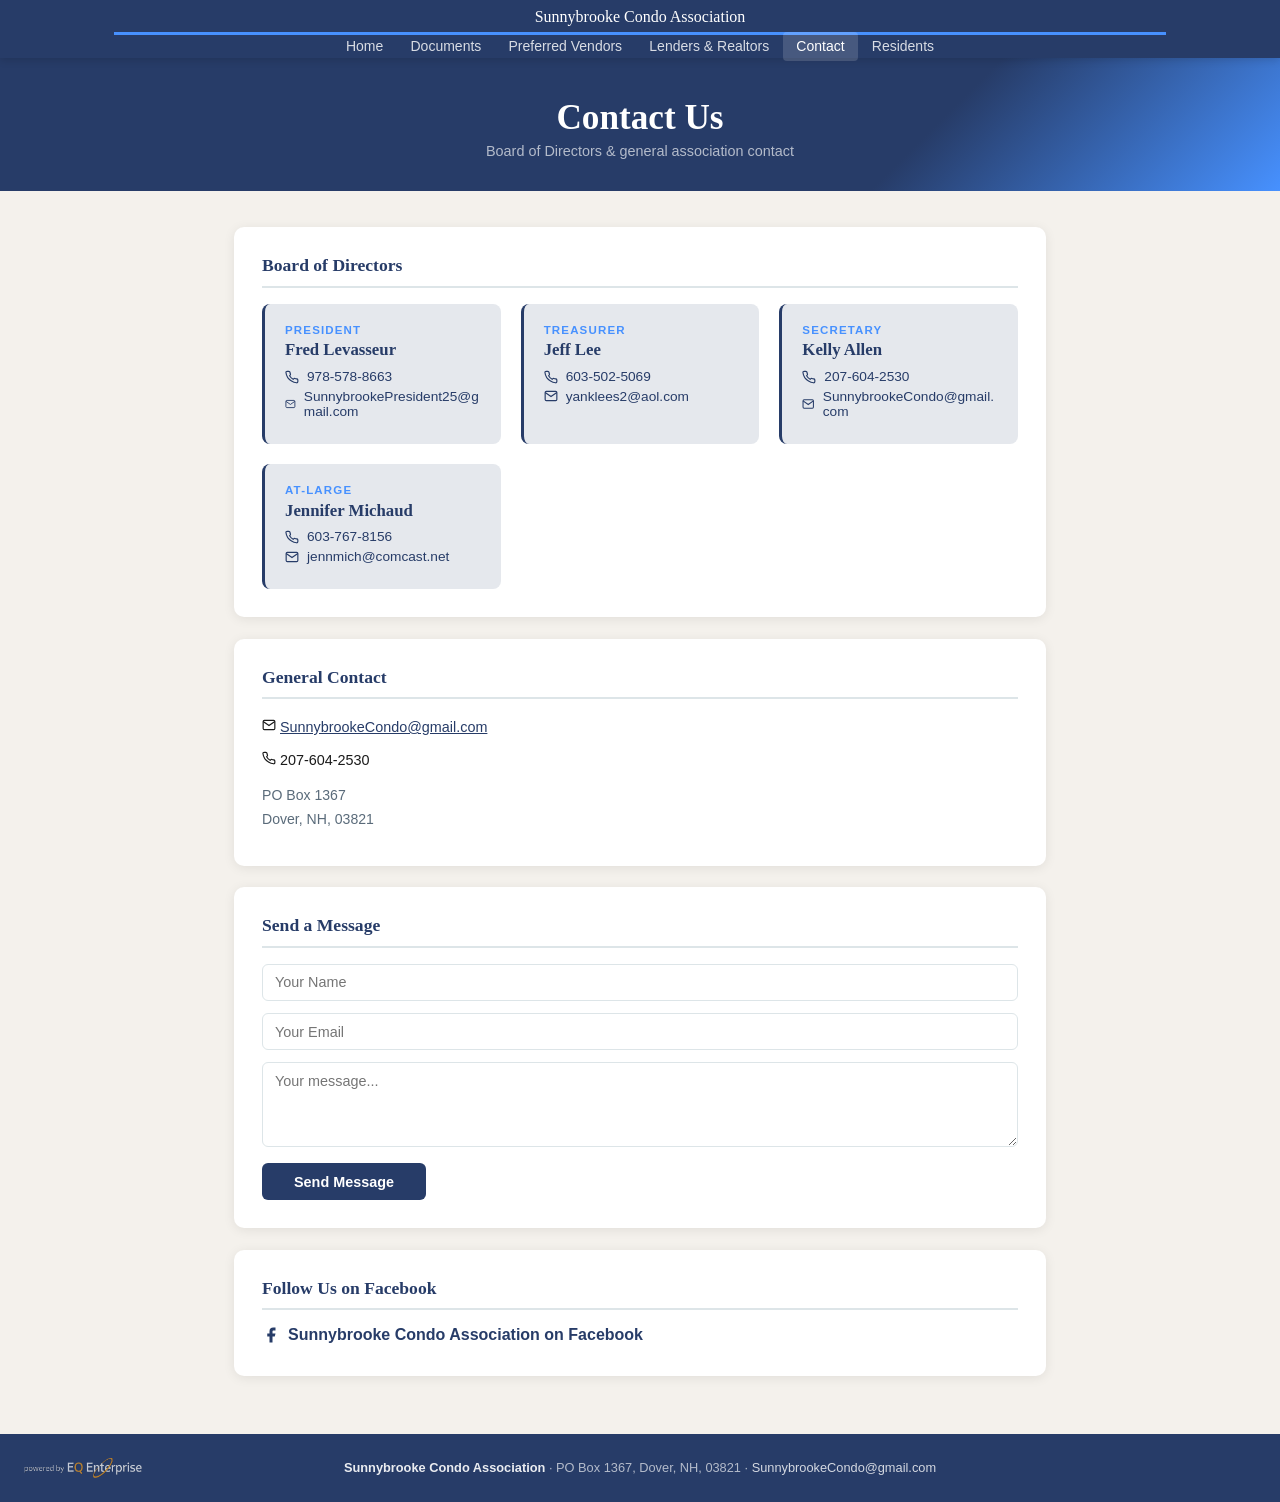
==== contact.html @ f3110ce9 "Add files via upload" ====
<!DOCTYPE html>
<html lang="en">
<head>
<meta charset="UTF-8"/>
<meta name="viewport" content="width=device-width,initial-scale=1.0"/>
<title>Contact - Sunnybrooke Condo Association</title>
<link rel="stylesheet" href="style.css"/>
<link rel="manifest" href="manifest.json"/>
<link rel="icon" href="icon-192.png" type="image/png"/>
<link rel="apple-touch-icon" href="apple-touch-icon.png"/>
<meta name="mobile-web-app-capable" content="yes"/>
<meta name="apple-mobile-web-app-capable" content="yes"/>
<meta name="apple-mobile-web-app-status-bar-style" content="black-translucent"/>
<meta name="apple-mobile-web-app-title" content="Sunnybrooke Condo Association"/>
</head>
<body>


<script>
  function toggleMenu(){var nl=document.getElementById("nav-links");if(nl)nl.classList.toggle("open");}
  var deferredInstallPrompt=null;
  window.addEventListener("beforeinstallprompt",function(e){e.preventDefault();deferredInstallPrompt=e;});
  function installApp(){
    var isIOS=/iphone|ipad|ipod/i.test(navigator.userAgent);
    if(isIOS){
      alert("To install: tap the Share icon, then \"Add to Home Screen\".");
      return;
    }
    if(deferredInstallPrompt){
      deferredInstallPrompt.prompt();
      deferredInstallPrompt.userChoice.then(function(){deferredInstallPrompt=null;});
    } else {
      alert("To install: open your browser menu and choose \"Install app\" or \"Add to Home Screen\".");
    }
  }
</script>
<nav>
  <div class="nav-inner">
    <div class="nav-brand-row">
      <a class="nav-brand" href="index.html">Sunnybrooke Condo Association</a>
      <button class="hamburger" onclick="toggleMenu()" aria-label="Menu"><span></span><span></span><span></span></button>
    </div>
    <ul class="nav-links" id="nav-links">
      <li class="nav-install-item"><a href="#" onclick="installApp();return false;">Install The SCA App!</a></li>
      <li><a href="index.html">Home</a></li>
      <li><a href="documents.html">Documents</a></li>
      <li><a href="vendors.html">Preferred Vendors</a></li>
      <li><a href="lenders.html">Lenders &amp; Realtors</a></li>
      <li><a href="contact.html" class="active">Contact</a></li>
      <li><a href="residents.html">Residents</a></li>
    </ul>
  </div>
</nav>
<main>
<div class="page-header"><h1>Contact Us</h1><p>Board of Directors &amp; general association contact</p></div>
<div class="container" style="max-width:860px;">
<div class="info-block"><h2>Board of Directors</h2><div style="display:grid;grid-template-columns:repeat(auto-fit,minmax(230px,1fr));gap:1.25rem;margin-top:0.5rem;"><div class="board-card"><div class="board-role">President</div><div class="board-name">Fred Levasseur</div><a href="tel:9785788663" class="board-contact"><svg width="14" height="14" fill="none" stroke="currentColor" stroke-width="2" viewBox="0 0 24 24"><path d="M22 16.92v3a2 2 0 0 1-2.18 2 19.79 19.79 0 0 1-8.63-3.07A19.5 19.5 0 0 1 4.69 13a19.79 19.79 0 0 1-3.07-8.67A2 2 0 0 1 3.6 2.24h3a2 2 0 0 1 2 1.72c.127.96.361 1.903.7 2.81a2 2 0 0 1-.45 2.11L7.91 9.91a16 16 0 0 0 6.09 6.09l.91-.91a2 2 0 0 1 2.11-.45c.907.339 1.85.573 2.81.7A2 2 0 0 1 22 16.92z"/></svg> 978-578-8663</a><a href="mailto:SunnybrookePresident25@gmail.com" class="board-contact"><svg width="14" height="14" fill="none" stroke="currentColor" stroke-width="2" viewBox="0 0 24 24"><path d="M4 4h16c1.1 0 2 .9 2 2v12c0 1.1-.9 2-2 2H4c-1.1 0-2-.9-2-2V6c0-1.1.9-2 2-2z"/><polyline points="22,6 12,13 2,6"/></svg> SunnybrookePresident25@gmail.com</a></div><div class="board-card"><div class="board-role">Treasurer</div><div class="board-name">Jeff Lee</div><a href="tel:6035025069" class="board-contact"><svg width="14" height="14" fill="none" stroke="currentColor" stroke-width="2" viewBox="0 0 24 24"><path d="M22 16.92v3a2 2 0 0 1-2.18 2 19.79 19.79 0 0 1-8.63-3.07A19.5 19.5 0 0 1 4.69 13a19.79 19.79 0 0 1-3.07-8.67A2 2 0 0 1 3.6 2.24h3a2 2 0 0 1 2 1.72c.127.96.361 1.903.7 2.81a2 2 0 0 1-.45 2.11L7.91 9.91a16 16 0 0 0 6.09 6.09l.91-.91a2 2 0 0 1 2.11-.45c.907.339 1.85.573 2.81.7A2 2 0 0 1 22 16.92z"/></svg> 603-502-5069</a><a href="mailto:yanklees2@aol.com" class="board-contact"><svg width="14" height="14" fill="none" stroke="currentColor" stroke-width="2" viewBox="0 0 24 24"><path d="M4 4h16c1.1 0 2 .9 2 2v12c0 1.1-.9 2-2 2H4c-1.1 0-2-.9-2-2V6c0-1.1.9-2 2-2z"/><polyline points="22,6 12,13 2,6"/></svg> yanklees2@aol.com</a></div><div class="board-card"><div class="board-role">Secretary</div><div class="board-name">Kelly Allen</div><a href="tel:2076042530" class="board-contact"><svg width="14" height="14" fill="none" stroke="currentColor" stroke-width="2" viewBox="0 0 24 24"><path d="M22 16.92v3a2 2 0 0 1-2.18 2 19.79 19.79 0 0 1-8.63-3.07A19.5 19.5 0 0 1 4.69 13a19.79 19.79 0 0 1-3.07-8.67A2 2 0 0 1 3.6 2.24h3a2 2 0 0 1 2 1.72c.127.96.361 1.903.7 2.81a2 2 0 0 1-.45 2.11L7.91 9.91a16 16 0 0 0 6.09 6.09l.91-.91a2 2 0 0 1 2.11-.45c.907.339 1.85.573 2.81.7A2 2 0 0 1 22 16.92z"/></svg> 207-604-2530</a><a href="mailto:SunnybrookeCondo@gmail.com" class="board-contact"><svg width="14" height="14" fill="none" stroke="currentColor" stroke-width="2" viewBox="0 0 24 24"><path d="M4 4h16c1.1 0 2 .9 2 2v12c0 1.1-.9 2-2 2H4c-1.1 0-2-.9-2-2V6c0-1.1.9-2 2-2z"/><polyline points="22,6 12,13 2,6"/></svg> SunnybrookeCondo@gmail.com</a></div><div class="board-card"><div class="board-role">At-Large</div><div class="board-name">Jennifer Michaud</div><a href="tel:6037678156" class="board-contact"><svg width="14" height="14" fill="none" stroke="currentColor" stroke-width="2" viewBox="0 0 24 24"><path d="M22 16.92v3a2 2 0 0 1-2.18 2 19.79 19.79 0 0 1-8.63-3.07A19.5 19.5 0 0 1 4.69 13a19.79 19.79 0 0 1-3.07-8.67A2 2 0 0 1 3.6 2.24h3a2 2 0 0 1 2 1.72c.127.96.361 1.903.7 2.81a2 2 0 0 1-.45 2.11L7.91 9.91a16 16 0 0 0 6.09 6.09l.91-.91a2 2 0 0 1 2.11-.45c.907.339 1.85.573 2.81.7A2 2 0 0 1 22 16.92z"/></svg> 603-767-8156</a><a href="mailto:jennmich@comcast.net" class="board-contact"><svg width="14" height="14" fill="none" stroke="currentColor" stroke-width="2" viewBox="0 0 24 24"><path d="M4 4h16c1.1 0 2 .9 2 2v12c0 1.1-.9 2-2 2H4c-1.1 0-2-.9-2-2V6c0-1.1.9-2 2-2z"/><polyline points="22,6 12,13 2,6"/></svg> jennmich@comcast.net</a></div></div></div>
<div class="info-block"><h2>General Contact</h2><p><svg width="14" height="14" fill="none" stroke="currentColor" stroke-width="2" viewBox="0 0 24 24"><path d="M4 4h16c1.1 0 2 .9 2 2v12c0 1.1-.9 2-2 2H4c-1.1 0-2-.9-2-2V6c0-1.1.9-2 2-2z"/><polyline points="22,6 12,13 2,6"/></svg> <a href="mailto:SunnybrookeCondo@gmail.com">SunnybrookeCondo@gmail.com</a></p><p style="margin-top:0.5rem;"><svg width="14" height="14" fill="none" stroke="currentColor" stroke-width="2" viewBox="0 0 24 24"><path d="M22 16.92v3a2 2 0 0 1-2.18 2 19.79 19.79 0 0 1-8.63-3.07A19.5 19.5 0 0 1 4.69 13a19.79 19.79 0 0 1-3.07-8.67A2 2 0 0 1 3.6 2.24h3a2 2 0 0 1 2 1.72c.127.96.361 1.903.7 2.81a2 2 0 0 1-.45 2.11L7.91 9.91a16 16 0 0 0 6.09 6.09l.91-.91a2 2 0 0 1 2.11-.45c.907.339 1.85.573 2.81.7A2 2 0 0 1 22 16.92z"/></svg> 207-604-2530</p><p style="margin-top:0.75rem;color:var(--text-muted);font-size:0.88rem;">PO Box 1367<br>Dover, NH, 03821</p></div>
<div class="info-block"><h2>Send a Message</h2><form action="https://formspree.io/f/mykolgvd" method="POST"><input type="text" name="name" placeholder="Your Name" required style="width:100%;padding:0.6rem 0.75rem;border:1px solid var(--border);border-radius:6px;font-size:0.9rem;font-family:inherit;margin-bottom:0.75rem;"/><input type="email" name="email" placeholder="Your Email" required style="width:100%;padding:0.6rem 0.75rem;border:1px solid var(--border);border-radius:6px;font-size:0.9rem;font-family:inherit;margin-bottom:0.75rem;"/><textarea name="message" rows="4" placeholder="Your message..." required style="width:100%;padding:0.6rem 0.75rem;border:1px solid var(--border);border-radius:6px;font-size:0.9rem;font-family:inherit;margin-bottom:0.75rem;resize:vertical;"></textarea><button type="submit" style="background:var(--primary);color:#fff;border:none;border-radius:6px;padding:0.65rem 2rem;font-size:0.9rem;font-weight:600;cursor:pointer;">Send Message</button></form></div>
<div class="info-block"><h2>Follow Us on Facebook</h2><a href="https://www.facebook.com/groups/1813354662963180/" target="_blank" rel="noopener" style="display:inline-flex;align-items:center;gap:0.5rem;color:var(--primary);font-weight:600;text-decoration:none;"><svg width="18" height="18" fill="currentColor" viewBox="0 0 24 24"><path d="M18 2h-3a5 5 0 0 0-5 5v3H7v4h3v8h4v-8h3l1-4h-4V7a1 1 0 0 1 1-1h3z"/></svg>Sunnybrooke Condo Association on Facebook</a></div>
</div></main>
<footer>
  <div class="footer-inner">
    <div class="footer-brand-wrap"><span class="footer-brand"><a href="https://www.facebook.com/profile.php?id=61590887171758" target="_blank" rel="noopener" style="display:inline-block;line-height:0;"><img src="brandlogo.png" alt="logo" style="height:20px;width:auto;vertical-align:middle;opacity:0.75;"/></a></span></div>
    <p><strong>Sunnybrooke Condo Association</strong> &middot; PO Box 1367, Dover, NH, 03821 &middot; <a href="mailto:SunnybrookeCondo@gmail.com">SunnybrookeCondo@gmail.com</a></p>
    <div class="footer-brand-spacer"></div>
  </div>
</footer>
</body>
</html>
---- style.css ----
:root {
  --primary:      #273c68;
  --primary-mid:  #273c68;
  --primary-light:#e5e8ed;
  --forest:       #273c68;
  --forest-mid:   #273c68;
  --forest-light: #e5e8ed;
  --accent:       #4791ff;
  --stone:        #f4f1ec;
  --card-bg:      #ffffff;
  --text:         #1a1a1a;
  --text-muted:   #5a6b7a;
  --border:       #dde5e8;
  --shadow:       0 2px 12px rgba(0,0,0,0.08);
  --shadow-hover: 0 6px 24px rgba(0,0,0,0.14);
  --radius:       10px;
}
*,*::before,*::after{box-sizing:border-box;margin:0;padding:0}
html{scroll-behavior:smooth}
body{font-family:-apple-system,"Helvetica Neue",Arial,sans-serif;background:var(--stone);color:var(--text);min-height:100vh;display:flex;flex-direction:column}
nav{background:#273c68;position:sticky;top:0;z-index:100;box-shadow:0 2px 8px rgba(0,0,0,0.15)}
.nav-inner{max-width:1100px;margin:0 auto;padding:0 1.5rem}
.nav-brand-row{display:flex;align-items:center;justify-content:space-between;padding:0.5rem 0 0.4rem;border-bottom:3px solid var(--accent)}
body.no-stripe .nav-brand-row{border-bottom:none!important}
.nav-brand{font-family:Georgia,serif;font-size:1rem;color:#fff;text-decoration:none;text-align:center;flex:1}
.nav-links{display:flex;justify-content:center;gap:0;list-style:none;padding:0.15rem 0}
.nav-install-item{display:none}
.nav-links a{color:rgba(255,255,255,0.82);text-decoration:none;font-size:0.875rem;padding:0.4rem 0.85rem;border-radius:4px;transition:color 0.2s,background 0.2s}
.nav-links a.active{color:#fff;background:rgba(255,255,255,0.15)}
@media(hover:hover){.nav-links a:hover{color:#fff;background:rgba(255,255,255,0.15)}}
.hamburger{display:none;flex-direction:column;gap:5px;cursor:pointer;background:none;border:none;padding:11px;flex-shrink:0}
.hamburger span{display:block;width:24px;height:2px;background:#fff;border-radius:2px}
.hero{background:#273c68;position:relative;overflow:hidden}
.hero-img{width:100%;height:340px;object-fit:cover;object-position:center center;display:block;opacity:0.7}
.hero-img-placeholder{width:100%;height:340px;background:#273c68;display:block}
.hero-overlay{position:absolute;inset:0;background:linear-gradient(to bottom,rgba(0,0,0,0.15) 0%,rgba(0,0,0,0.25) 100%);display:flex;flex-direction:column;align-items:center;justify-content:center;text-align:center;padding:2rem}
.hero-badge{display:inline-block;background:rgba(255,255,255,0.15);border:1px solid rgba(255,255,255,0.35);color:rgba(255,255,255,0.9);font-size:0.72rem;font-weight:500;letter-spacing:0.14em;text-transform:uppercase;padding:0.3rem 0.9rem;border-radius:100px;margin-bottom:0.9rem}
.hero h1{font-family:Georgia,serif;font-size:clamp(1.9rem,5vw,3rem);color:#fff;line-height:1.15;margin-bottom:0.75rem;text-shadow:0 2px 8px rgba(0,0,0,0.4)}
.hero-sub{color:rgba(255,255,255,0.85);font-size:0.95rem;max-width:480px;line-height:1.6;text-shadow:0 1px 4px rgba(0,0,0,0.3)}
.info-strip{background:#fff;border-bottom:2px solid var(--border);padding:0.85rem 1.5rem}
.info-strip-inner{max-width:1100px;margin:0 auto;display:flex;gap:2rem;justify-content:center;flex-wrap:wrap}
.info-item{display:flex;align-items:center;gap:0.5rem;color:var(--primary);font-size:0.85rem;font-weight:500}
main{flex:1}
.container{max-width:1100px;margin:0 auto;padding:2.25rem 1.5rem}
.page-header{background:linear-gradient(135deg, #273c68 71%, #4791ff 100%);padding:2.5rem 1.5rem 2rem;text-align:center}
.page-header h1{font-family:Georgia,serif;color:#fff;font-size:clamp(1.6rem,4vw,2.2rem);margin-bottom:0.3rem}
.page-header p{color:rgba(255,255,255,0.65);font-size:0.9rem}
.quick-links{display:grid;grid-template-columns:repeat(auto-fit,minmax(220px,1fr));gap:1.25rem}
.quick-link{background:var(--card-bg);border-radius:var(--radius);box-shadow:var(--shadow);padding:1.5rem 1.35rem;text-decoration:none;color:var(--text);display:flex;flex-direction:column;gap:0.6rem;border-top:3px solid var(--primary);transition:box-shadow 0.2s,transform 0.2s}
.quick-link:hover{box-shadow:var(--shadow-hover);transform:translateY(-2px)}
.quick-link-icon{width:40px;height:40px;background:var(--forest-light);border-radius:8px;display:flex;align-items:center;justify-content:center;color:var(--primary)}
.quick-link h3{font-size:0.975rem;font-weight:600;color:var(--primary)}
.quick-link p{font-size:0.825rem;color:var(--text-muted);line-height:1.55}
.info-block{background:var(--card-bg);border-radius:var(--radius);box-shadow:var(--shadow);padding:1.75rem;margin-bottom:1.35rem}
.info-block h2{font-family:Georgia,serif;color:var(--primary);font-size:1.1rem;margin-bottom:1rem;padding-bottom:0.6rem;border-bottom:2px solid var(--border)}
.info-block p,.info-block li{font-size:0.9rem;line-height:1.7;color:var(--text);margin-bottom:0.35rem}
.info-block ul{padding-left:1.25rem}
.info-block a{color:var(--primary)}
.highlight-box{background:var(--forest-light);border-left:3px solid var(--primary);border-radius:0 6px 6px 0;padding:0.85rem 1.1rem;margin:0.75rem 0;font-size:0.875rem;line-height:1.6}
.notice{background:var(--forest-light);border:1px solid var(--border);border-radius:8px;padding:0.85rem 1.1rem;font-size:0.865rem;color:var(--text);margin-bottom:1.5rem;display:flex;gap:0.7rem;align-items:flex-start;line-height:1.5}
.notice svg{color:var(--primary);flex-shrink:0;margin-top:1px}
.board-card{background:var(--forest-light);border-radius:8px;padding:1.25rem;border-left:3px solid var(--primary)}
.board-role{font-size:0.72rem;font-weight:600;letter-spacing:0.1em;text-transform:uppercase;color:var(--accent);margin-bottom:0.3rem}
.board-name{font-family:Georgia,serif;font-size:1.05rem;color:var(--primary);font-weight:600;margin-bottom:0.55rem}
.board-contact{display:flex;align-items:center;gap:0.5rem;font-size:0.855rem;color:var(--text);text-decoration:none;margin-bottom:0.3rem;word-break:break-all}
.doc-table{width:100%;border-collapse:collapse;font-size:0.9rem}
.doc-table th{background:var(--forest-light);color:var(--primary);font-weight:600;text-align:left;padding:0.65rem 1rem;border-bottom:2px solid var(--border)}
.doc-table td{padding:0.6rem 1rem;border-bottom:1px solid var(--border)}
.doc-table tr:last-child td{border-bottom:none}
.doc-table a{color:var(--primary);font-weight:500}
.vendor-grid{display:grid;grid-template-columns:repeat(auto-fill,minmax(280px,1fr));gap:1.2rem}
.vendor-card{background:var(--card-bg);border-radius:10px;box-shadow:var(--shadow);padding:1.4rem;border-left:4px solid var(--primary);overflow:hidden;min-width:0}
.vendor-name{font-family:Georgia,serif;font-size:1rem;color:var(--primary);margin-bottom:0.2rem;font-weight:600}
.vendor-cat{font-size:0.72rem;font-weight:700;text-transform:uppercase;letter-spacing:0.08em;color:var(--accent);margin-bottom:0.75rem}
.vendor-contacts{display:flex;flex-direction:column;gap:0.3rem;min-width:0}
.vendor-contact{display:flex;align-items:flex-start;gap:0.5rem;font-size:0.855rem;color:var(--text);text-decoration:none;transition:color 0.15s;word-break:break-word;overflow-wrap:anywhere;min-width:0}
.vendor-contact:hover{color:var(--primary)}
.vendor-contact svg{color:var(--accent);flex-shrink:0;margin-top:0.15em}
.res-accordion{display:flex;flex-direction:column;gap:1rem}
.res-acc-card{background:#fff;border-radius:10px;box-shadow:var(--shadow);overflow:hidden;border-left:4px solid var(--primary)}
.update-row-grid{display:grid;grid-template-columns:2fr 1fr 2fr 2fr auto;gap:0.5rem;margin-bottom:0.5rem;align-items:center}
.res-acc-header{display:flex;align-items:center;justify-content:space-between;padding:1.1rem 1.4rem;cursor:pointer;user-select:none;background:#fff;transition:background 0.15s;gap:1rem}
.res-acc-header:hover{background:var(--forest-light)}
.res-acc-header-left{display:flex;align-items:center;gap:0.75rem}
.res-acc-icon{width:36px;height:36px;background:var(--forest-light);border-radius:8px;display:flex;align-items:center;justify-content:center;color:var(--primary);flex-shrink:0}
.res-acc-title{font-family:Georgia,serif;font-size:1rem;color:var(--primary);font-weight:600}
.res-acc-count{font-size:0.75rem;color:var(--text-muted)}
.res-acc-chevron{color:var(--accent);flex-shrink:0;transition:transform 0.25s}
.res-acc-card.open .res-acc-chevron{transform:rotate(180deg)}
.res-acc-body{display:none;border-top:1px solid var(--border);padding:1.25rem 1.4rem}
.res-acc-card.open .res-acc-body{display:block}
.dir-grid{display:grid;grid-template-columns:repeat(auto-fill,minmax(260px,1fr));gap:1rem}
.dir-card{background:var(--stone);border-radius:8px;padding:1.1rem 1.2rem;border-left:3px solid var(--primary)}
.dir-name{font-family:Georgia,serif;font-size:0.975rem;color:var(--primary);font-weight:600;margin-bottom:0.15rem}
.dir-address{font-size:0.78rem;color:var(--text-muted);margin-bottom:0.6rem;line-height:1.4}
.dir-badge{display:inline-block;font-size:0.68rem;font-weight:700;letter-spacing:0.06em;text-transform:uppercase;padding:0.15rem 0.5rem;border-radius:100px;margin-bottom:0.6rem}
.dir-badge.owner{background:rgba(0,0,0,0.07);color:var(--primary)}
.dir-badge.tenant{background:rgba(58,80,104,0.1);color:var(--text-muted)}
.dir-badge.owner-nr{background:rgba(120,80,0,0.1);color:#7a5000}
.dir-contacts{display:flex;flex-direction:column;gap:0.28rem}
.dir-contact{display:flex;align-items:flex-start;gap:0.5rem;font-size:0.835rem;color:var(--text);text-decoration:none;transition:color 0.15s;word-break:break-all}
.dir-contact:hover{color:var(--primary)}
.dir-note{color:var(--text-muted);font-size:0.78rem;font-style:italic;margin-top:0.6rem;padding-top:0.5rem;border-top:1px solid var(--border);line-height:1.45}
.res-person-row{display:flex;flex-wrap:wrap;align-items:baseline;gap:0.4rem;padding:0.45rem 0;border-bottom:1px solid var(--border)}
.res-person-row:last-of-type{border-bottom:none}
.res-person-row .dir-name{font-family:Georgia,serif;font-size:0.95rem;color:var(--primary);font-weight:600}
.res-person-row .dir-contacts{display:flex;flex-direction:column;gap:0.2rem;width:100%;padding-left:0.25rem}
.group-contact-bar{display:flex;flex-wrap:wrap;gap:0.75rem;margin-bottom:1.5rem}
.group-contact-btn{display:inline-flex;align-items:center;gap:0.5rem;padding:0.55rem 1.1rem;background:var(--forest-light);color:var(--primary);border:1px solid var(--border);border-radius:7px;text-decoration:none;font-size:0.85rem;font-weight:500;transition:background 0.15s}
.group-contact-btn:hover{background:var(--primary);color:#fff}
.update-req-badge{display:inline-flex;align-items:center;background:var(--forest-light);color:var(--primary);border:1px solid var(--border);border-radius:100px;padding:0.35rem 1rem;font-size:0.8rem;font-weight:600;cursor:pointer;letter-spacing:0.03em;transition:background 0.15s}
.update-req-badge:hover{background:var(--primary);color:#fff}
.dir-contact svg{color:var(--accent);flex-shrink:0}
.pw-gate{min-height:60vh;display:flex;align-items:center;justify-content:center}
.pw-box{background:var(--card-bg);border-radius:var(--radius);padding:2rem;box-shadow:var(--shadow);max-width:360px;width:100%;text-align:center}
.pw-box h2{color:var(--primary);margin-bottom:0.5rem;font-family:Georgia,serif}
.pw-box input{width:100%;padding:0.65rem;border:1px solid var(--border);border-radius:6px;font-size:1rem;margin:1rem 0}
.pw-box button{background:var(--primary);color:#fff;border:none;border-radius:6px;padding:0.65rem 2rem;font-size:1rem;font-weight:700;cursor:pointer;width:100%}
.pw-error{color:#c0392b;font-size:0.85rem;margin-top:0.5rem}
footer{background:#273c68;color:rgba(255,255,255,0.65);padding:1.5rem;font-size:0.8rem;margin-top:auto}
footer strong{color:rgba(255,255,255,0.9)}
footer a,footer a:visited,footer a:link{color:rgba(255,255,255,0.8);text-decoration:none}
.footer-inner{display:flex;align-items:center;justify-content:space-between;gap:1rem;flex-wrap:wrap}
.footer-inner p{margin:0;text-align:center;flex:1}
.footer-brand-wrap,.footer-brand-spacer{flex:0 0 auto;min-width:120px}
.footer-brand-spacer{visibility:hidden}
.footer-brand{font-size:0.75rem;color:rgba(255,255,255,0.5);white-space:nowrap}
.footer-brand a{color:rgba(255,255,255,0.65);text-decoration:none;transition:color 0.15s}
.footer-brand a:hover{color:rgba(255,255,255,0.9)}
@media(max-width:600px){.footer-inner{flex-direction:column;align-items:center;text-align:center}.footer-brand-spacer{display:none}.footer-brand-wrap{order:2;min-width:0}.footer-inner p{order:1;flex:none}.footer-brand{white-space:normal;text-align:center}}
@media(max-width:768px){
  .hamburger{display:flex}
  .nav-links{display:none;position:fixed;top:54px;left:0;right:0;bottom:0;background:#273c68;flex-direction:column;padding:0.5rem 1rem 1.5rem;gap:0;z-index:99;overflow-y:auto}
  .nav-links.open{display:flex}
  .nav-links a{padding:1.1rem 1rem;font-size:1.05rem;font-weight:500;border-bottom:1px solid rgba(255,255,255,0.12);border-radius:0;display:flex;align-items:center;min-height:28px}
  .nav-links a:last-child{border-bottom:none}
  .nav-links a.active{background:rgba(255,255,255,0.1)}
  @media(hover:hover){.nav-links a:hover{background:rgba(255,255,255,0.1)}}
  .nav-links a:active{background:rgba(255,255,255,0.18)}
  .nav-install-item{display:block!important}
  .nav-install-item a{text-decoration:underline!important;font-weight:700;color:#fff!important;border-bottom:1px solid rgba(255,255,255,0.12)}
  .hero-img{height:272px}
  .quick-links{grid-template-columns:1fr 1fr}
  .container{padding:1.5rem 1rem}
  .dir-grid{grid-template-columns:1fr}
  .update-row-grid{grid-template-columns:1fr;gap:0.4rem}
  .update-row-grid select,.update-row-grid input{width:100%;box-sizing:border-box}
}
/* WIZARD-DATA:{"version":1,"file":"style.css","data":{"theme":"gradient","tweaks":{"heroOpacity":0.7,"overlayTop":0.15,"overlayBottom":0.25,"heroHeight":340,"cardRadius":10}}} */
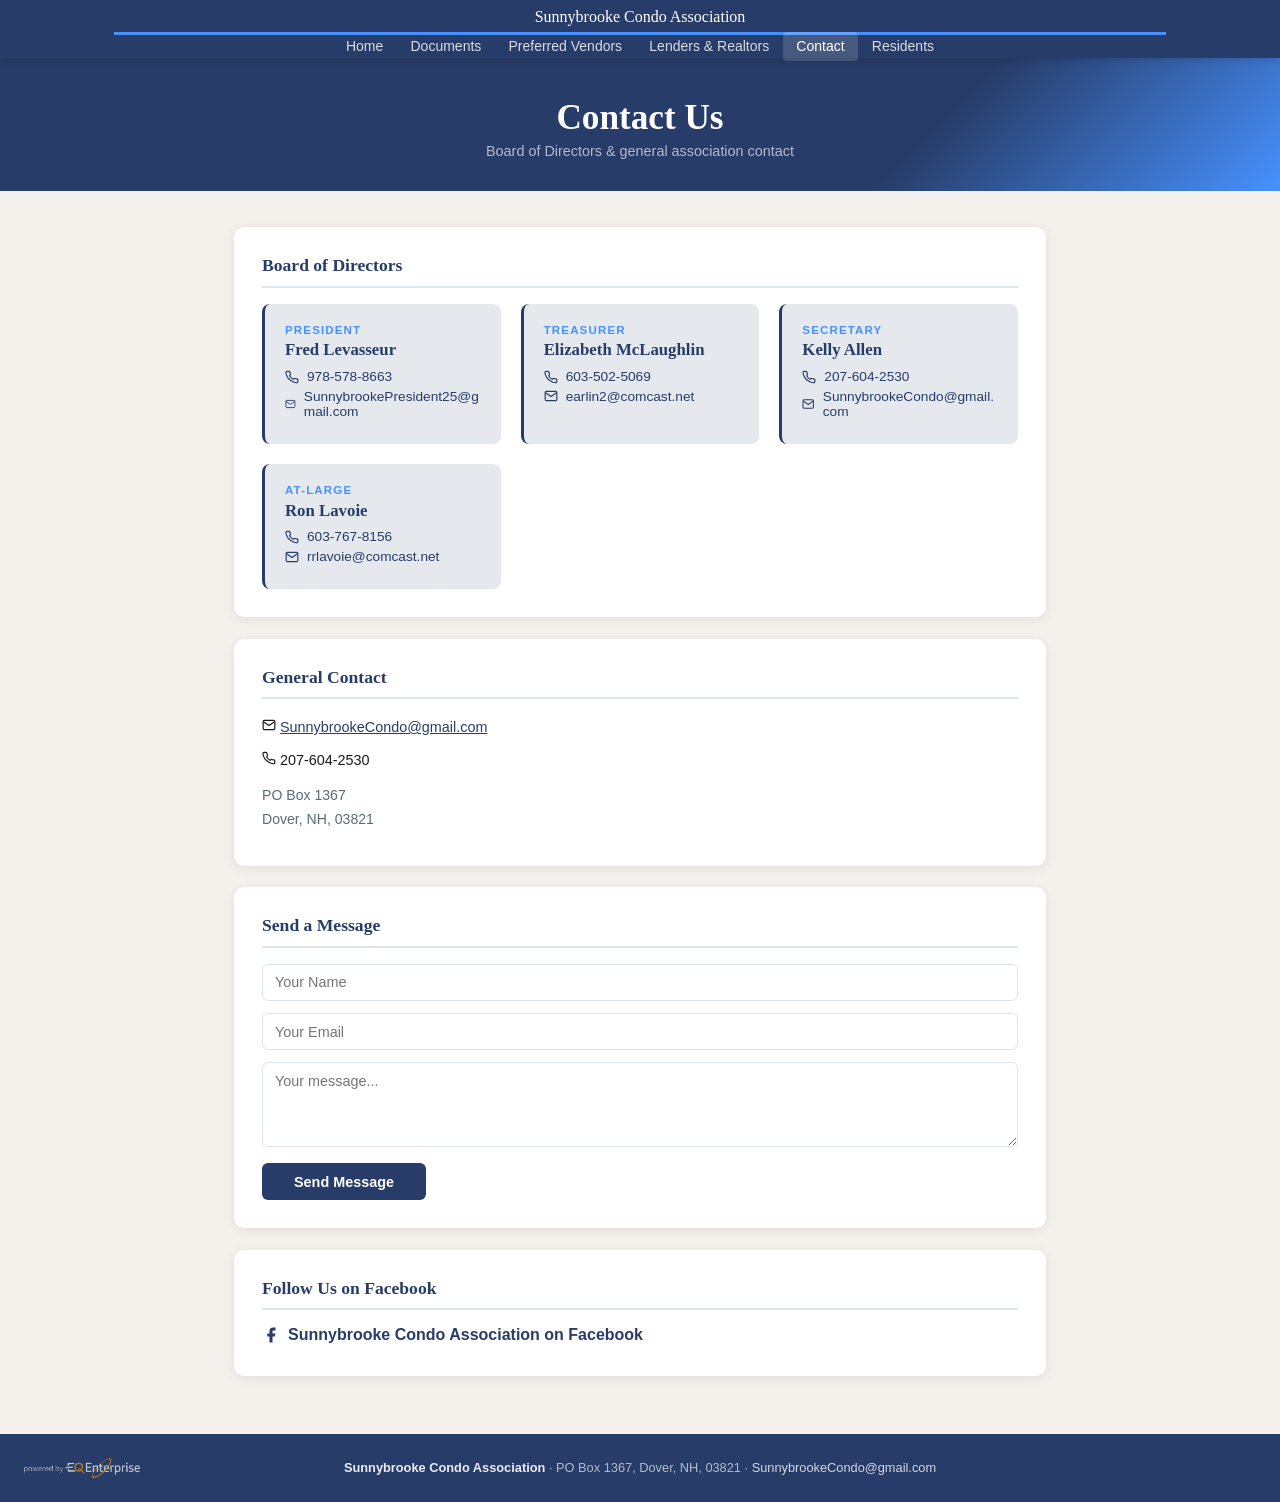
==== commit b013c55e: "Add files via upload" ====
--- a/contact.html
+++ b/contact.html
@@ -54,7 +54,7 @@
 <main>
 <div class="page-header"><h1>Contact Us</h1><p>Board of Directors &amp; general association contact</p></div>
 <div class="container" style="max-width:860px;">
-<div class="info-block"><h2>Board of Directors</h2><div style="display:grid;grid-template-columns:repeat(auto-fit,minmax(230px,1fr));gap:1.25rem;margin-top:0.5rem;"><div class="board-card"><div class="board-role">President</div><div class="board-name">Fred Levasseur</div><a href="tel:9785788663" class="board-contact"><svg width="14" height="14" fill="none" stroke="currentColor" stroke-width="2" viewBox="0 0 24 24"><path d="M22 16.92v3a2 2 0 0 1-2.18 2 19.79 19.79 0 0 1-8.63-3.07A19.5 19.5 0 0 1 4.69 13a19.79 19.79 0 0 1-3.07-8.67A2 2 0 0 1 3.6 2.24h3a2 2 0 0 1 2 1.72c.127.96.361 1.903.7 2.81a2 2 0 0 1-.45 2.11L7.91 9.91a16 16 0 0 0 6.09 6.09l.91-.91a2 2 0 0 1 2.11-.45c.907.339 1.85.573 2.81.7A2 2 0 0 1 22 16.92z"/></svg> 978-578-8663</a><a href="mailto:SunnybrookePresident25@gmail.com" class="board-contact"><svg width="14" height="14" fill="none" stroke="currentColor" stroke-width="2" viewBox="0 0 24 24"><path d="M4 4h16c1.1 0 2 .9 2 2v12c0 1.1-.9 2-2 2H4c-1.1 0-2-.9-2-2V6c0-1.1.9-2 2-2z"/><polyline points="22,6 12,13 2,6"/></svg> SunnybrookePresident25@gmail.com</a></div><div class="board-card"><div class="board-role">Treasurer</div><div class="board-name">Jeff Lee</div><a href="tel:6035025069" class="board-contact"><svg width="14" height="14" fill="none" stroke="currentColor" stroke-width="2" viewBox="0 0 24 24"><path d="M22 16.92v3a2 2 0 0 1-2.18 2 19.79 19.79 0 0 1-8.63-3.07A19.5 19.5 0 0 1 4.69 13a19.79 19.79 0 0 1-3.07-8.67A2 2 0 0 1 3.6 2.24h3a2 2 0 0 1 2 1.72c.127.96.361 1.903.7 2.81a2 2 0 0 1-.45 2.11L7.91 9.91a16 16 0 0 0 6.09 6.09l.91-.91a2 2 0 0 1 2.11-.45c.907.339 1.85.573 2.81.7A2 2 0 0 1 22 16.92z"/></svg> 603-502-5069</a><a href="mailto:yanklees2@aol.com" class="board-contact"><svg width="14" height="14" fill="none" stroke="currentColor" stroke-width="2" viewBox="0 0 24 24"><path d="M4 4h16c1.1 0 2 .9 2 2v12c0 1.1-.9 2-2 2H4c-1.1 0-2-.9-2-2V6c0-1.1.9-2 2-2z"/><polyline points="22,6 12,13 2,6"/></svg> yanklees2@aol.com</a></div><div class="board-card"><div class="board-role">Secretary</div><div class="board-name">Kelly Allen</div><a href="tel:2076042530" class="board-contact"><svg width="14" height="14" fill="none" stroke="currentColor" stroke-width="2" viewBox="0 0 24 24"><path d="M22 16.92v3a2 2 0 0 1-2.18 2 19.79 19.79 0 0 1-8.63-3.07A19.5 19.5 0 0 1 4.69 13a19.79 19.79 0 0 1-3.07-8.67A2 2 0 0 1 3.6 2.24h3a2 2 0 0 1 2 1.72c.127.96.361 1.903.7 2.81a2 2 0 0 1-.45 2.11L7.91 9.91a16 16 0 0 0 6.09 6.09l.91-.91a2 2 0 0 1 2.11-.45c.907.339 1.85.573 2.81.7A2 2 0 0 1 22 16.92z"/></svg> 207-604-2530</a><a href="mailto:SunnybrookeCondo@gmail.com" class="board-contact"><svg width="14" height="14" fill="none" stroke="currentColor" stroke-width="2" viewBox="0 0 24 24"><path d="M4 4h16c1.1 0 2 .9 2 2v12c0 1.1-.9 2-2 2H4c-1.1 0-2-.9-2-2V6c0-1.1.9-2 2-2z"/><polyline points="22,6 12,13 2,6"/></svg> SunnybrookeCondo@gmail.com</a></div><div class="board-card"><div class="board-role">At-Large</div><div class="board-name">Jennifer Michaud</div><a href="tel:6037678156" class="board-contact"><svg width="14" height="14" fill="none" stroke="currentColor" stroke-width="2" viewBox="0 0 24 24"><path d="M22 16.92v3a2 2 0 0 1-2.18 2 19.79 19.79 0 0 1-8.63-3.07A19.5 19.5 0 0 1 4.69 13a19.79 19.79 0 0 1-3.07-8.67A2 2 0 0 1 3.6 2.24h3a2 2 0 0 1 2 1.72c.127.96.361 1.903.7 2.81a2 2 0 0 1-.45 2.11L7.91 9.91a16 16 0 0 0 6.09 6.09l.91-.91a2 2 0 0 1 2.11-.45c.907.339 1.85.573 2.81.7A2 2 0 0 1 22 16.92z"/></svg> 603-767-8156</a><a href="mailto:jennmich@comcast.net" class="board-contact"><svg width="14" height="14" fill="none" stroke="currentColor" stroke-width="2" viewBox="0 0 24 24"><path d="M4 4h16c1.1 0 2 .9 2 2v12c0 1.1-.9 2-2 2H4c-1.1 0-2-.9-2-2V6c0-1.1.9-2 2-2z"/><polyline points="22,6 12,13 2,6"/></svg> jennmich@comcast.net</a></div></div></div>
+<div class="info-block"><h2>Board of Directors</h2><div style="display:grid;grid-template-columns:repeat(auto-fit,minmax(230px,1fr));gap:1.25rem;margin-top:0.5rem;"><div class="board-card"><div class="board-role">President</div><div class="board-name">Fred Levasseur</div><a href="tel:9785788663" class="board-contact"><svg width="14" height="14" fill="none" stroke="currentColor" stroke-width="2" viewBox="0 0 24 24"><path d="M22 16.92v3a2 2 0 0 1-2.18 2 19.79 19.79 0 0 1-8.63-3.07A19.5 19.5 0 0 1 4.69 13a19.79 19.79 0 0 1-3.07-8.67A2 2 0 0 1 3.6 2.24h3a2 2 0 0 1 2 1.72c.127.96.361 1.903.7 2.81a2 2 0 0 1-.45 2.11L7.91 9.91a16 16 0 0 0 6.09 6.09l.91-.91a2 2 0 0 1 2.11-.45c.907.339 1.85.573 2.81.7A2 2 0 0 1 22 16.92z"/></svg> 978-578-8663</a><a href="mailto:SunnybrookePresident25@gmail.com" class="board-contact"><svg width="14" height="14" fill="none" stroke="currentColor" stroke-width="2" viewBox="0 0 24 24"><path d="M4 4h16c1.1 0 2 .9 2 2v12c0 1.1-.9 2-2 2H4c-1.1 0-2-.9-2-2V6c0-1.1.9-2 2-2z"/><polyline points="22,6 12,13 2,6"/></svg> SunnybrookePresident25@gmail.com</a></div><div class="board-card"><div class="board-role">Treasurer</div><div class="board-name">Elizabeth McLaughlin</div><a href="tel:6035025069" class="board-contact"><svg width="14" height="14" fill="none" stroke="currentColor" stroke-width="2" viewBox="0 0 24 24"><path d="M22 16.92v3a2 2 0 0 1-2.18 2 19.79 19.79 0 0 1-8.63-3.07A19.5 19.5 0 0 1 4.69 13a19.79 19.79 0 0 1-3.07-8.67A2 2 0 0 1 3.6 2.24h3a2 2 0 0 1 2 1.72c.127.96.361 1.903.7 2.81a2 2 0 0 1-.45 2.11L7.91 9.91a16 16 0 0 0 6.09 6.09l.91-.91a2 2 0 0 1 2.11-.45c.907.339 1.85.573 2.81.7A2 2 0 0 1 22 16.92z"/></svg> 603-502-5069</a><a href="mailto:earlin2@comcast.net" class="board-contact"><svg width="14" height="14" fill="none" stroke="currentColor" stroke-width="2" viewBox="0 0 24 24"><path d="M4 4h16c1.1 0 2 .9 2 2v12c0 1.1-.9 2-2 2H4c-1.1 0-2-.9-2-2V6c0-1.1.9-2 2-2z"/><polyline points="22,6 12,13 2,6"/></svg> earlin2@comcast.net</a></div><div class="board-card"><div class="board-role">Secretary</div><div class="board-name">Kelly Allen</div><a href="tel:2076042530" class="board-contact"><svg width="14" height="14" fill="none" stroke="currentColor" stroke-width="2" viewBox="0 0 24 24"><path d="M22 16.92v3a2 2 0 0 1-2.18 2 19.79 19.79 0 0 1-8.63-3.07A19.5 19.5 0 0 1 4.69 13a19.79 19.79 0 0 1-3.07-8.67A2 2 0 0 1 3.6 2.24h3a2 2 0 0 1 2 1.72c.127.96.361 1.903.7 2.81a2 2 0 0 1-.45 2.11L7.91 9.91a16 16 0 0 0 6.09 6.09l.91-.91a2 2 0 0 1 2.11-.45c.907.339 1.85.573 2.81.7A2 2 0 0 1 22 16.92z"/></svg> 207-604-2530</a><a href="mailto:SunnybrookeCondo@gmail.com" class="board-contact"><svg width="14" height="14" fill="none" stroke="currentColor" stroke-width="2" viewBox="0 0 24 24"><path d="M4 4h16c1.1 0 2 .9 2 2v12c0 1.1-.9 2-2 2H4c-1.1 0-2-.9-2-2V6c0-1.1.9-2 2-2z"/><polyline points="22,6 12,13 2,6"/></svg> SunnybrookeCondo@gmail.com</a></div><div class="board-card"><div class="board-role">At-Large</div><div class="board-name">Ron Lavoie</div><a href="tel:6037678156" class="board-contact"><svg width="14" height="14" fill="none" stroke="currentColor" stroke-width="2" viewBox="0 0 24 24"><path d="M22 16.92v3a2 2 0 0 1-2.18 2 19.79 19.79 0 0 1-8.63-3.07A19.5 19.5 0 0 1 4.69 13a19.79 19.79 0 0 1-3.07-8.67A2 2 0 0 1 3.6 2.24h3a2 2 0 0 1 2 1.72c.127.96.361 1.903.7 2.81a2 2 0 0 1-.45 2.11L7.91 9.91a16 16 0 0 0 6.09 6.09l.91-.91a2 2 0 0 1 2.11-.45c.907.339 1.85.573 2.81.7A2 2 0 0 1 22 16.92z"/></svg> 603-767-8156</a><a href="mailto:rrlavoie@comcast.net" class="board-contact"><svg width="14" height="14" fill="none" stroke="currentColor" stroke-width="2" viewBox="0 0 24 24"><path d="M4 4h16c1.1 0 2 .9 2 2v12c0 1.1-.9 2-2 2H4c-1.1 0-2-.9-2-2V6c0-1.1.9-2 2-2z"/><polyline points="22,6 12,13 2,6"/></svg> rrlavoie@comcast.net</a></div></div></div>
 <div class="info-block"><h2>General Contact</h2><p><svg width="14" height="14" fill="none" stroke="currentColor" stroke-width="2" viewBox="0 0 24 24"><path d="M4 4h16c1.1 0 2 .9 2 2v12c0 1.1-.9 2-2 2H4c-1.1 0-2-.9-2-2V6c0-1.1.9-2 2-2z"/><polyline points="22,6 12,13 2,6"/></svg> <a href="mailto:SunnybrookeCondo@gmail.com">SunnybrookeCondo@gmail.com</a></p><p style="margin-top:0.5rem;"><svg width="14" height="14" fill="none" stroke="currentColor" stroke-width="2" viewBox="0 0 24 24"><path d="M22 16.92v3a2 2 0 0 1-2.18 2 19.79 19.79 0 0 1-8.63-3.07A19.5 19.5 0 0 1 4.69 13a19.79 19.79 0 0 1-3.07-8.67A2 2 0 0 1 3.6 2.24h3a2 2 0 0 1 2 1.72c.127.96.361 1.903.7 2.81a2 2 0 0 1-.45 2.11L7.91 9.91a16 16 0 0 0 6.09 6.09l.91-.91a2 2 0 0 1 2.11-.45c.907.339 1.85.573 2.81.7A2 2 0 0 1 22 16.92z"/></svg> 207-604-2530</p><p style="margin-top:0.75rem;color:var(--text-muted);font-size:0.88rem;">PO Box 1367<br>Dover, NH, 03821</p></div>
 <div class="info-block"><h2>Send a Message</h2><form action="https://formspree.io/f/mykolgvd" method="POST"><input type="text" name="name" placeholder="Your Name" required style="width:100%;padding:0.6rem 0.75rem;border:1px solid var(--border);border-radius:6px;font-size:0.9rem;font-family:inherit;margin-bottom:0.75rem;"/><input type="email" name="email" placeholder="Your Email" required style="width:100%;padding:0.6rem 0.75rem;border:1px solid var(--border);border-radius:6px;font-size:0.9rem;font-family:inherit;margin-bottom:0.75rem;"/><textarea name="message" rows="4" placeholder="Your message..." required style="width:100%;padding:0.6rem 0.75rem;border:1px solid var(--border);border-radius:6px;font-size:0.9rem;font-family:inherit;margin-bottom:0.75rem;resize:vertical;"></textarea><button type="submit" style="background:var(--primary);color:#fff;border:none;border-radius:6px;padding:0.65rem 2rem;font-size:0.9rem;font-weight:600;cursor:pointer;">Send Message</button></form></div>
 <div class="info-block"><h2>Follow Us on Facebook</h2><a href="https://www.facebook.com/groups/1813354662963180/" target="_blank" rel="noopener" style="display:inline-flex;align-items:center;gap:0.5rem;color:var(--primary);font-weight:600;text-decoration:none;"><svg width="18" height="18" fill="currentColor" viewBox="0 0 24 24"><path d="M18 2h-3a5 5 0 0 0-5 5v3H7v4h3v8h4v-8h3l1-4h-4V7a1 1 0 0 1 1-1h3z"/></svg>Sunnybrooke Condo Association on Facebook</a></div>
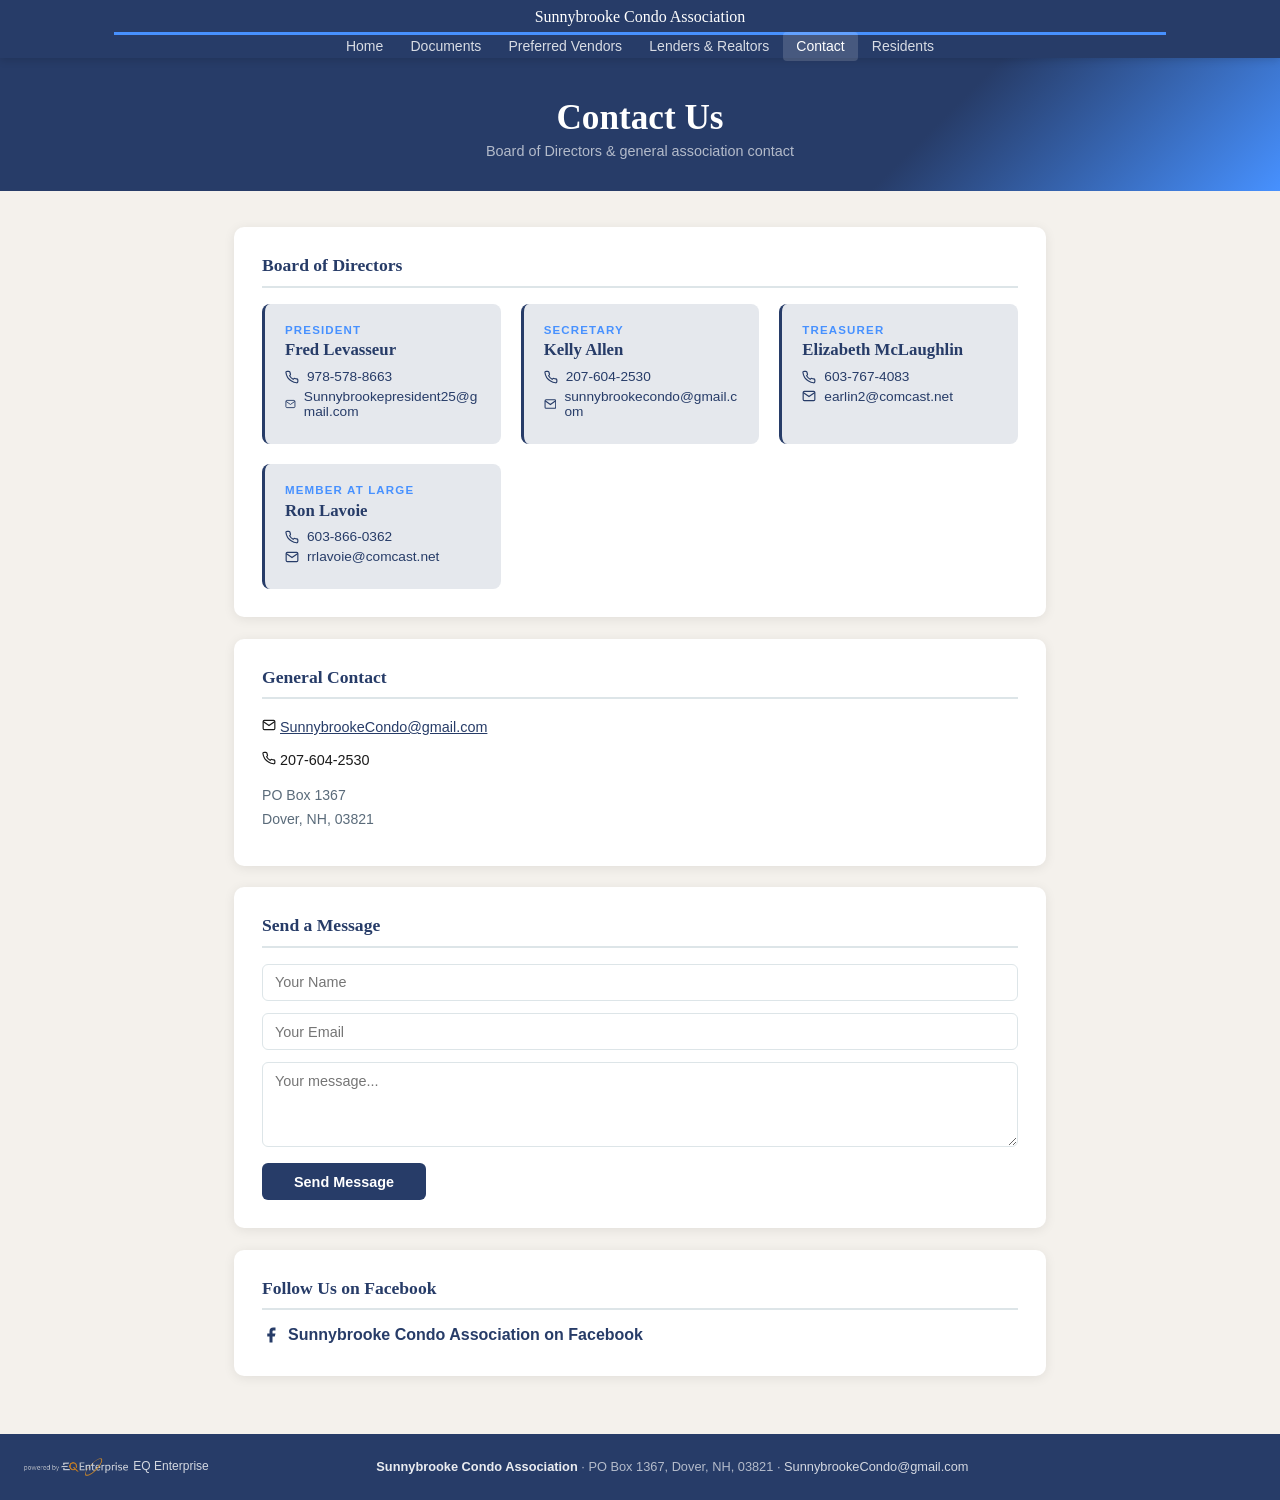
==== commit 65cdc8cd: "Add files via upload" ====
--- a/contact.html
+++ b/contact.html
@@ -54,14 +54,14 @@
 <main>
 <div class="page-header"><h1>Contact Us</h1><p>Board of Directors &amp; general association contact</p></div>
 <div class="container" style="max-width:860px;">
-<div class="info-block"><h2>Board of Directors</h2><div style="display:grid;grid-template-columns:repeat(auto-fit,minmax(230px,1fr));gap:1.25rem;margin-top:0.5rem;"><div class="board-card"><div class="board-role">President</div><div class="board-name">Fred Levasseur</div><a href="tel:9785788663" class="board-contact"><svg width="14" height="14" fill="none" stroke="currentColor" stroke-width="2" viewBox="0 0 24 24"><path d="M22 16.92v3a2 2 0 0 1-2.18 2 19.79 19.79 0 0 1-8.63-3.07A19.5 19.5 0 0 1 4.69 13a19.79 19.79 0 0 1-3.07-8.67A2 2 0 0 1 3.6 2.24h3a2 2 0 0 1 2 1.72c.127.96.361 1.903.7 2.81a2 2 0 0 1-.45 2.11L7.91 9.91a16 16 0 0 0 6.09 6.09l.91-.91a2 2 0 0 1 2.11-.45c.907.339 1.85.573 2.81.7A2 2 0 0 1 22 16.92z"/></svg> 978-578-8663</a><a href="mailto:SunnybrookePresident25@gmail.com" class="board-contact"><svg width="14" height="14" fill="none" stroke="currentColor" stroke-width="2" viewBox="0 0 24 24"><path d="M4 4h16c1.1 0 2 .9 2 2v12c0 1.1-.9 2-2 2H4c-1.1 0-2-.9-2-2V6c0-1.1.9-2 2-2z"/><polyline points="22,6 12,13 2,6"/></svg> SunnybrookePresident25@gmail.com</a></div><div class="board-card"><div class="board-role">Treasurer</div><div class="board-name">Elizabeth McLaughlin</div><a href="tel:6035025069" class="board-contact"><svg width="14" height="14" fill="none" stroke="currentColor" stroke-width="2" viewBox="0 0 24 24"><path d="M22 16.92v3a2 2 0 0 1-2.18 2 19.79 19.79 0 0 1-8.63-3.07A19.5 19.5 0 0 1 4.69 13a19.79 19.79 0 0 1-3.07-8.67A2 2 0 0 1 3.6 2.24h3a2 2 0 0 1 2 1.72c.127.96.361 1.903.7 2.81a2 2 0 0 1-.45 2.11L7.91 9.91a16 16 0 0 0 6.09 6.09l.91-.91a2 2 0 0 1 2.11-.45c.907.339 1.85.573 2.81.7A2 2 0 0 1 22 16.92z"/></svg> 603-502-5069</a><a href="mailto:earlin2@comcast.net" class="board-contact"><svg width="14" height="14" fill="none" stroke="currentColor" stroke-width="2" viewBox="0 0 24 24"><path d="M4 4h16c1.1 0 2 .9 2 2v12c0 1.1-.9 2-2 2H4c-1.1 0-2-.9-2-2V6c0-1.1.9-2 2-2z"/><polyline points="22,6 12,13 2,6"/></svg> earlin2@comcast.net</a></div><div class="board-card"><div class="board-role">Secretary</div><div class="board-name">Kelly Allen</div><a href="tel:2076042530" class="board-contact"><svg width="14" height="14" fill="none" stroke="currentColor" stroke-width="2" viewBox="0 0 24 24"><path d="M22 16.92v3a2 2 0 0 1-2.18 2 19.79 19.79 0 0 1-8.63-3.07A19.5 19.5 0 0 1 4.69 13a19.79 19.79 0 0 1-3.07-8.67A2 2 0 0 1 3.6 2.24h3a2 2 0 0 1 2 1.72c.127.96.361 1.903.7 2.81a2 2 0 0 1-.45 2.11L7.91 9.91a16 16 0 0 0 6.09 6.09l.91-.91a2 2 0 0 1 2.11-.45c.907.339 1.85.573 2.81.7A2 2 0 0 1 22 16.92z"/></svg> 207-604-2530</a><a href="mailto:SunnybrookeCondo@gmail.com" class="board-contact"><svg width="14" height="14" fill="none" stroke="currentColor" stroke-width="2" viewBox="0 0 24 24"><path d="M4 4h16c1.1 0 2 .9 2 2v12c0 1.1-.9 2-2 2H4c-1.1 0-2-.9-2-2V6c0-1.1.9-2 2-2z"/><polyline points="22,6 12,13 2,6"/></svg> SunnybrookeCondo@gmail.com</a></div><div class="board-card"><div class="board-role">At-Large</div><div class="board-name">Ron Lavoie</div><a href="tel:6037678156" class="board-contact"><svg width="14" height="14" fill="none" stroke="currentColor" stroke-width="2" viewBox="0 0 24 24"><path d="M22 16.92v3a2 2 0 0 1-2.18 2 19.79 19.79 0 0 1-8.63-3.07A19.5 19.5 0 0 1 4.69 13a19.79 19.79 0 0 1-3.07-8.67A2 2 0 0 1 3.6 2.24h3a2 2 0 0 1 2 1.72c.127.96.361 1.903.7 2.81a2 2 0 0 1-.45 2.11L7.91 9.91a16 16 0 0 0 6.09 6.09l.91-.91a2 2 0 0 1 2.11-.45c.907.339 1.85.573 2.81.7A2 2 0 0 1 22 16.92z"/></svg> 603-767-8156</a><a href="mailto:rrlavoie@comcast.net" class="board-contact"><svg width="14" height="14" fill="none" stroke="currentColor" stroke-width="2" viewBox="0 0 24 24"><path d="M4 4h16c1.1 0 2 .9 2 2v12c0 1.1-.9 2-2 2H4c-1.1 0-2-.9-2-2V6c0-1.1.9-2 2-2z"/><polyline points="22,6 12,13 2,6"/></svg> rrlavoie@comcast.net</a></div></div></div>
+<div class="info-block"><h2>Board of Directors</h2><div style="display:grid;grid-template-columns:repeat(auto-fit,minmax(230px,1fr));gap:1.25rem;margin-top:0.5rem;"><div class="board-card"><div class="board-role">President</div><div class="board-name">Fred Levasseur</div><a href="tel:9785788663" class="board-contact"><svg width="14" height="14" fill="none" stroke="currentColor" stroke-width="2" viewBox="0 0 24 24"><path d="M22 16.92v3a2 2 0 0 1-2.18 2 19.79 19.79 0 0 1-8.63-3.07A19.5 19.5 0 0 1 4.69 13a19.79 19.79 0 0 1-3.07-8.67A2 2 0 0 1 3.6 2.24h3a2 2 0 0 1 2 1.72c.127.96.361 1.903.7 2.81a2 2 0 0 1-.45 2.11L7.91 9.91a16 16 0 0 0 6.09 6.09l.91-.91a2 2 0 0 1 2.11-.45c.907.339 1.85.573 2.81.7A2 2 0 0 1 22 16.92z"/></svg> 978-578-8663</a><a href="mailto:Sunnybrookepresident25@gmail.com" class="board-contact"><svg width="14" height="14" fill="none" stroke="currentColor" stroke-width="2" viewBox="0 0 24 24"><path d="M4 4h16c1.1 0 2 .9 2 2v12c0 1.1-.9 2-2 2H4c-1.1 0-2-.9-2-2V6c0-1.1.9-2 2-2z"/><polyline points="22,6 12,13 2,6"/></svg> Sunnybrookepresident25@gmail.com</a></div><div class="board-card"><div class="board-role">Secretary</div><div class="board-name">Kelly Allen</div><a href="tel:2076042530" class="board-contact"><svg width="14" height="14" fill="none" stroke="currentColor" stroke-width="2" viewBox="0 0 24 24"><path d="M22 16.92v3a2 2 0 0 1-2.18 2 19.79 19.79 0 0 1-8.63-3.07A19.5 19.5 0 0 1 4.69 13a19.79 19.79 0 0 1-3.07-8.67A2 2 0 0 1 3.6 2.24h3a2 2 0 0 1 2 1.72c.127.96.361 1.903.7 2.81a2 2 0 0 1-.45 2.11L7.91 9.91a16 16 0 0 0 6.09 6.09l.91-.91a2 2 0 0 1 2.11-.45c.907.339 1.85.573 2.81.7A2 2 0 0 1 22 16.92z"/></svg> 207-604-2530</a><a href="mailto:sunnybrookecondo@gmail.com" class="board-contact"><svg width="14" height="14" fill="none" stroke="currentColor" stroke-width="2" viewBox="0 0 24 24"><path d="M4 4h16c1.1 0 2 .9 2 2v12c0 1.1-.9 2-2 2H4c-1.1 0-2-.9-2-2V6c0-1.1.9-2 2-2z"/><polyline points="22,6 12,13 2,6"/></svg> sunnybrookecondo@gmail.com</a></div><div class="board-card"><div class="board-role">Treasurer</div><div class="board-name">Elizabeth McLaughlin</div><a href="tel:6037674083" class="board-contact"><svg width="14" height="14" fill="none" stroke="currentColor" stroke-width="2" viewBox="0 0 24 24"><path d="M22 16.92v3a2 2 0 0 1-2.18 2 19.79 19.79 0 0 1-8.63-3.07A19.5 19.5 0 0 1 4.69 13a19.79 19.79 0 0 1-3.07-8.67A2 2 0 0 1 3.6 2.24h3a2 2 0 0 1 2 1.72c.127.96.361 1.903.7 2.81a2 2 0 0 1-.45 2.11L7.91 9.91a16 16 0 0 0 6.09 6.09l.91-.91a2 2 0 0 1 2.11-.45c.907.339 1.85.573 2.81.7A2 2 0 0 1 22 16.92z"/></svg> 603-767-4083</a><a href="mailto:earlin2@comcast.net" class="board-contact"><svg width="14" height="14" fill="none" stroke="currentColor" stroke-width="2" viewBox="0 0 24 24"><path d="M4 4h16c1.1 0 2 .9 2 2v12c0 1.1-.9 2-2 2H4c-1.1 0-2-.9-2-2V6c0-1.1.9-2 2-2z"/><polyline points="22,6 12,13 2,6"/></svg> earlin2@comcast.net</a></div><div class="board-card"><div class="board-role">Member at Large</div><div class="board-name">Ron Lavoie</div><a href="tel:6038660362" class="board-contact"><svg width="14" height="14" fill="none" stroke="currentColor" stroke-width="2" viewBox="0 0 24 24"><path d="M22 16.92v3a2 2 0 0 1-2.18 2 19.79 19.79 0 0 1-8.63-3.07A19.5 19.5 0 0 1 4.69 13a19.79 19.79 0 0 1-3.07-8.67A2 2 0 0 1 3.6 2.24h3a2 2 0 0 1 2 1.72c.127.96.361 1.903.7 2.81a2 2 0 0 1-.45 2.11L7.91 9.91a16 16 0 0 0 6.09 6.09l.91-.91a2 2 0 0 1 2.11-.45c.907.339 1.85.573 2.81.7A2 2 0 0 1 22 16.92z"/></svg> 603-866-0362</a><a href="mailto:rrlavoie@comcast.net" class="board-contact"><svg width="14" height="14" fill="none" stroke="currentColor" stroke-width="2" viewBox="0 0 24 24"><path d="M4 4h16c1.1 0 2 .9 2 2v12c0 1.1-.9 2-2 2H4c-1.1 0-2-.9-2-2V6c0-1.1.9-2 2-2z"/><polyline points="22,6 12,13 2,6"/></svg> rrlavoie@comcast.net</a></div></div></div>
 <div class="info-block"><h2>General Contact</h2><p><svg width="14" height="14" fill="none" stroke="currentColor" stroke-width="2" viewBox="0 0 24 24"><path d="M4 4h16c1.1 0 2 .9 2 2v12c0 1.1-.9 2-2 2H4c-1.1 0-2-.9-2-2V6c0-1.1.9-2 2-2z"/><polyline points="22,6 12,13 2,6"/></svg> <a href="mailto:SunnybrookeCondo@gmail.com">SunnybrookeCondo@gmail.com</a></p><p style="margin-top:0.5rem;"><svg width="14" height="14" fill="none" stroke="currentColor" stroke-width="2" viewBox="0 0 24 24"><path d="M22 16.92v3a2 2 0 0 1-2.18 2 19.79 19.79 0 0 1-8.63-3.07A19.5 19.5 0 0 1 4.69 13a19.79 19.79 0 0 1-3.07-8.67A2 2 0 0 1 3.6 2.24h3a2 2 0 0 1 2 1.72c.127.96.361 1.903.7 2.81a2 2 0 0 1-.45 2.11L7.91 9.91a16 16 0 0 0 6.09 6.09l.91-.91a2 2 0 0 1 2.11-.45c.907.339 1.85.573 2.81.7A2 2 0 0 1 22 16.92z"/></svg> 207-604-2530</p><p style="margin-top:0.75rem;color:var(--text-muted);font-size:0.88rem;">PO Box 1367<br>Dover, NH, 03821</p></div>
 <div class="info-block"><h2>Send a Message</h2><form action="https://formspree.io/f/mykolgvd" method="POST"><input type="text" name="name" placeholder="Your Name" required style="width:100%;padding:0.6rem 0.75rem;border:1px solid var(--border);border-radius:6px;font-size:0.9rem;font-family:inherit;margin-bottom:0.75rem;"/><input type="email" name="email" placeholder="Your Email" required style="width:100%;padding:0.6rem 0.75rem;border:1px solid var(--border);border-radius:6px;font-size:0.9rem;font-family:inherit;margin-bottom:0.75rem;"/><textarea name="message" rows="4" placeholder="Your message..." required style="width:100%;padding:0.6rem 0.75rem;border:1px solid var(--border);border-radius:6px;font-size:0.9rem;font-family:inherit;margin-bottom:0.75rem;resize:vertical;"></textarea><button type="submit" style="background:var(--primary);color:#fff;border:none;border-radius:6px;padding:0.65rem 2rem;font-size:0.9rem;font-weight:600;cursor:pointer;">Send Message</button></form></div>
 <div class="info-block"><h2>Follow Us on Facebook</h2><a href="https://www.facebook.com/groups/1813354662963180/" target="_blank" rel="noopener" style="display:inline-flex;align-items:center;gap:0.5rem;color:var(--primary);font-weight:600;text-decoration:none;"><svg width="18" height="18" fill="currentColor" viewBox="0 0 24 24"><path d="M18 2h-3a5 5 0 0 0-5 5v3H7v4h3v8h4v-8h3l1-4h-4V7a1 1 0 0 1 1-1h3z"/></svg>Sunnybrooke Condo Association on Facebook</a></div>
 </div></main>
 <footer>
   <div class="footer-inner">
-    <div class="footer-brand-wrap"><span class="footer-brand"><a href="https://www.facebook.com/profile.php?id=61590887171758" target="_blank" rel="noopener" style="display:inline-block;line-height:0;"><img src="brandlogo.png" alt="logo" style="height:20px;width:auto;vertical-align:middle;opacity:0.75;"/></a></span></div>
+    <div class="footer-brand-wrap"><span class="footer-brand"><img src="brandlogo.png" alt="EQ Enterprise" style="height:18px;width:auto;vertical-align:middle;margin-right:5px;opacity:0.75;"/><a href="https://www.facebook.com/profile.php?id=61590887171758" target="_blank" rel="noopener">EQ Enterprise</a></span></div>
     <p><strong>Sunnybrooke Condo Association</strong> &middot; PO Box 1367, Dover, NH, 03821 &middot; <a href="mailto:SunnybrookeCondo@gmail.com">SunnybrookeCondo@gmail.com</a></p>
     <div class="footer-brand-spacer"></div>
   </div>
--- a/style.css
+++ b/style.css
@@ -97,6 +97,7 @@
 .dir-badge.owner{background:rgba(0,0,0,0.07);color:var(--primary)}
 .dir-badge.tenant{background:rgba(58,80,104,0.1);color:var(--text-muted)}
 .dir-badge.owner-nr{background:rgba(120,80,0,0.1);color:#7a5000}
+.dir-badge.board-role{background:var(--accent);color:#fff;margin-left:0.35rem}
 .dir-contacts{display:flex;flex-direction:column;gap:0.28rem}
 .dir-contact{display:flex;align-items:flex-start;gap:0.5rem;font-size:0.835rem;color:var(--text);text-decoration:none;transition:color 0.15s;word-break:break-all}
 .dir-contact:hover{color:var(--primary)}
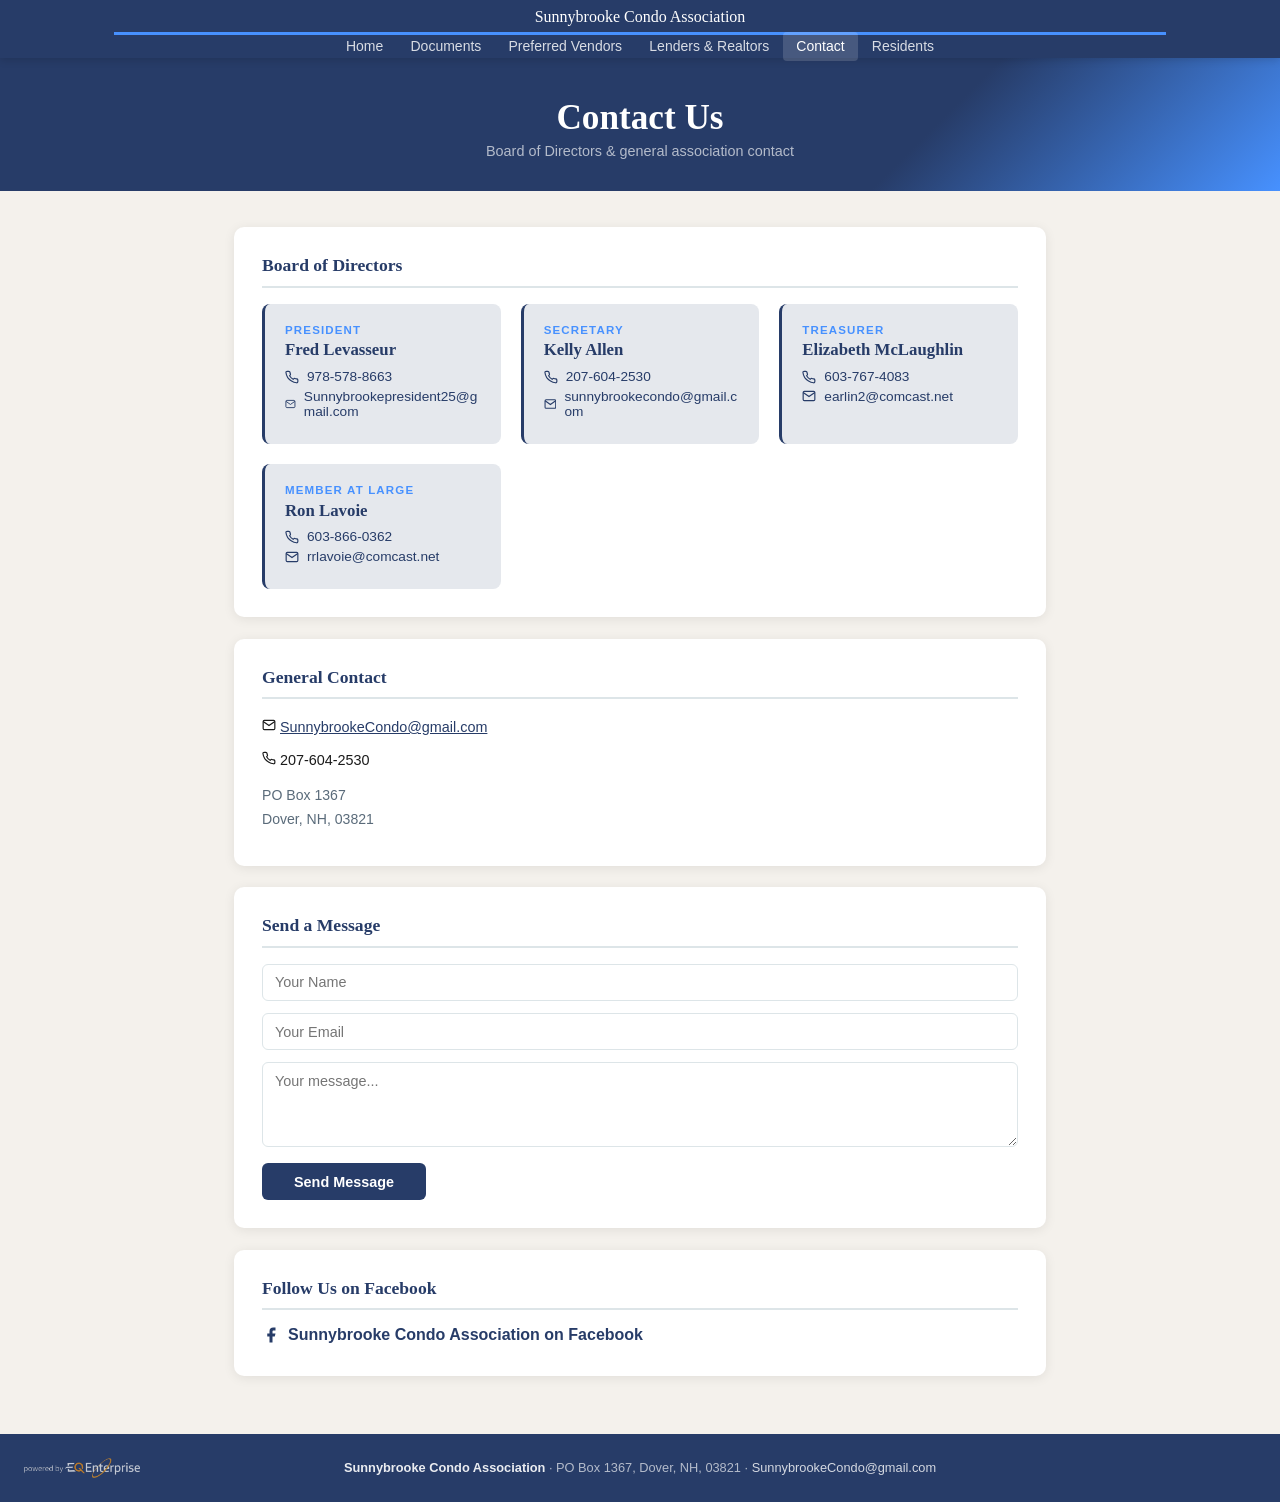
==== commit b2bccf6e: "Add files via upload" ====
--- a/contact.html
+++ b/contact.html
@@ -61,7 +61,7 @@
 </div></main>
 <footer>
   <div class="footer-inner">
-    <div class="footer-brand-wrap"><span class="footer-brand"><img src="brandlogo.png" alt="EQ Enterprise" style="height:18px;width:auto;vertical-align:middle;margin-right:5px;opacity:0.75;"/><a href="https://www.facebook.com/profile.php?id=61590887171758" target="_blank" rel="noopener">EQ Enterprise</a></span></div>
+    <div class="footer-brand-wrap"><span class="footer-brand"><a href="https://www.facebook.com/profile.php?id=61590887171758" target="_blank" rel="noopener" style="display:inline-block;line-height:0;"><img src="brandlogo.png" alt="logo" style="height:20px;width:auto;vertical-align:middle;opacity:0.75;"/></a></span></div>
     <p><strong>Sunnybrooke Condo Association</strong> &middot; PO Box 1367, Dover, NH, 03821 &middot; <a href="mailto:SunnybrookeCondo@gmail.com">SunnybrookeCondo@gmail.com</a></p>
     <div class="footer-brand-spacer"></div>
   </div>
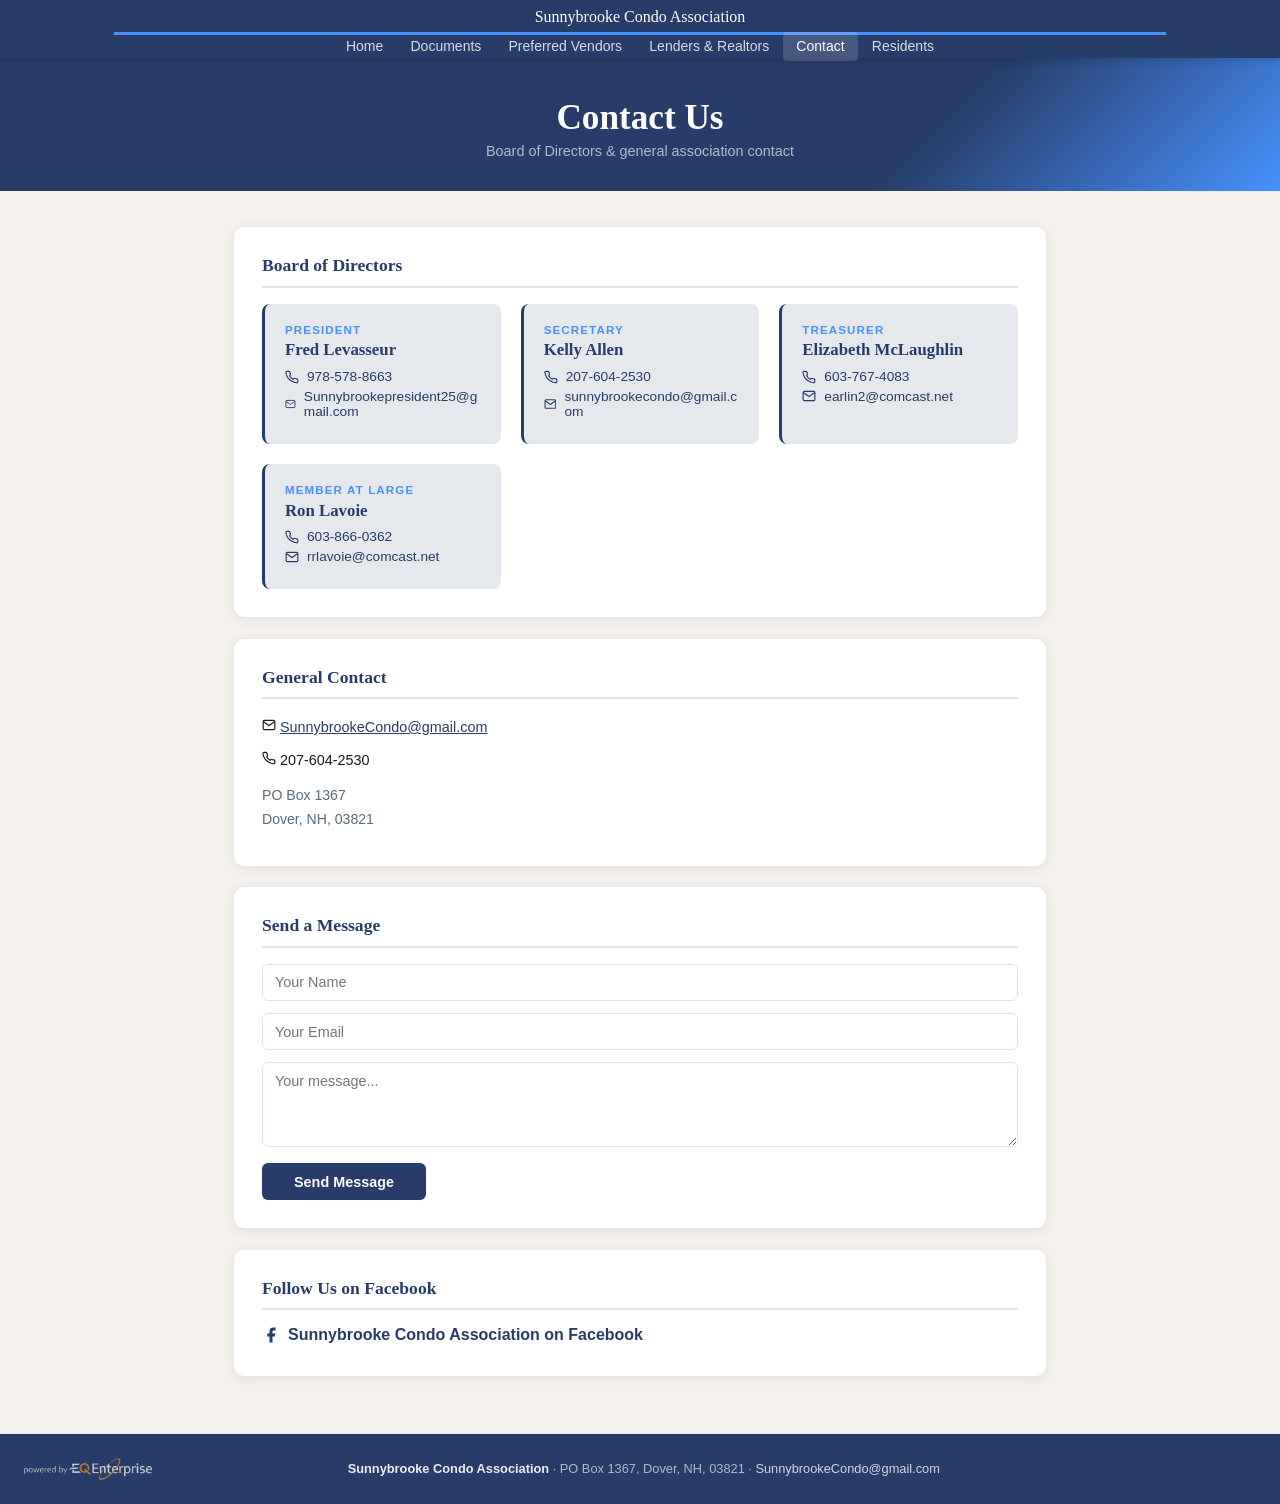
==== commit 1eb4b5dd: "Add files via upload" ====
--- a/contact.html
+++ b/contact.html
@@ -61,7 +61,7 @@
 </div></main>
 <footer>
   <div class="footer-inner">
-    <div class="footer-brand-wrap"><span class="footer-brand"><a href="https://www.facebook.com/profile.php?id=61590887171758" target="_blank" rel="noopener" style="display:inline-block;line-height:0;"><img src="brandlogo.png" alt="logo" style="height:20px;width:auto;vertical-align:middle;opacity:0.75;"/></a></span></div>
+    <div class="footer-brand-wrap"><span class="footer-brand"><a href="https://www.facebook.com/profile.php?id=61590887171758" target="_blank" rel="noopener" style="display:inline-block;line-height:0;"><img src="brandlogo.png" alt="logo" style="height:22px;width:auto;vertical-align:middle;opacity:0.75;"/></a></span></div>
     <p><strong>Sunnybrooke Condo Association</strong> &middot; PO Box 1367, Dover, NH, 03821 &middot; <a href="mailto:SunnybrookeCondo@gmail.com">SunnybrookeCondo@gmail.com</a></p>
     <div class="footer-brand-spacer"></div>
   </div>
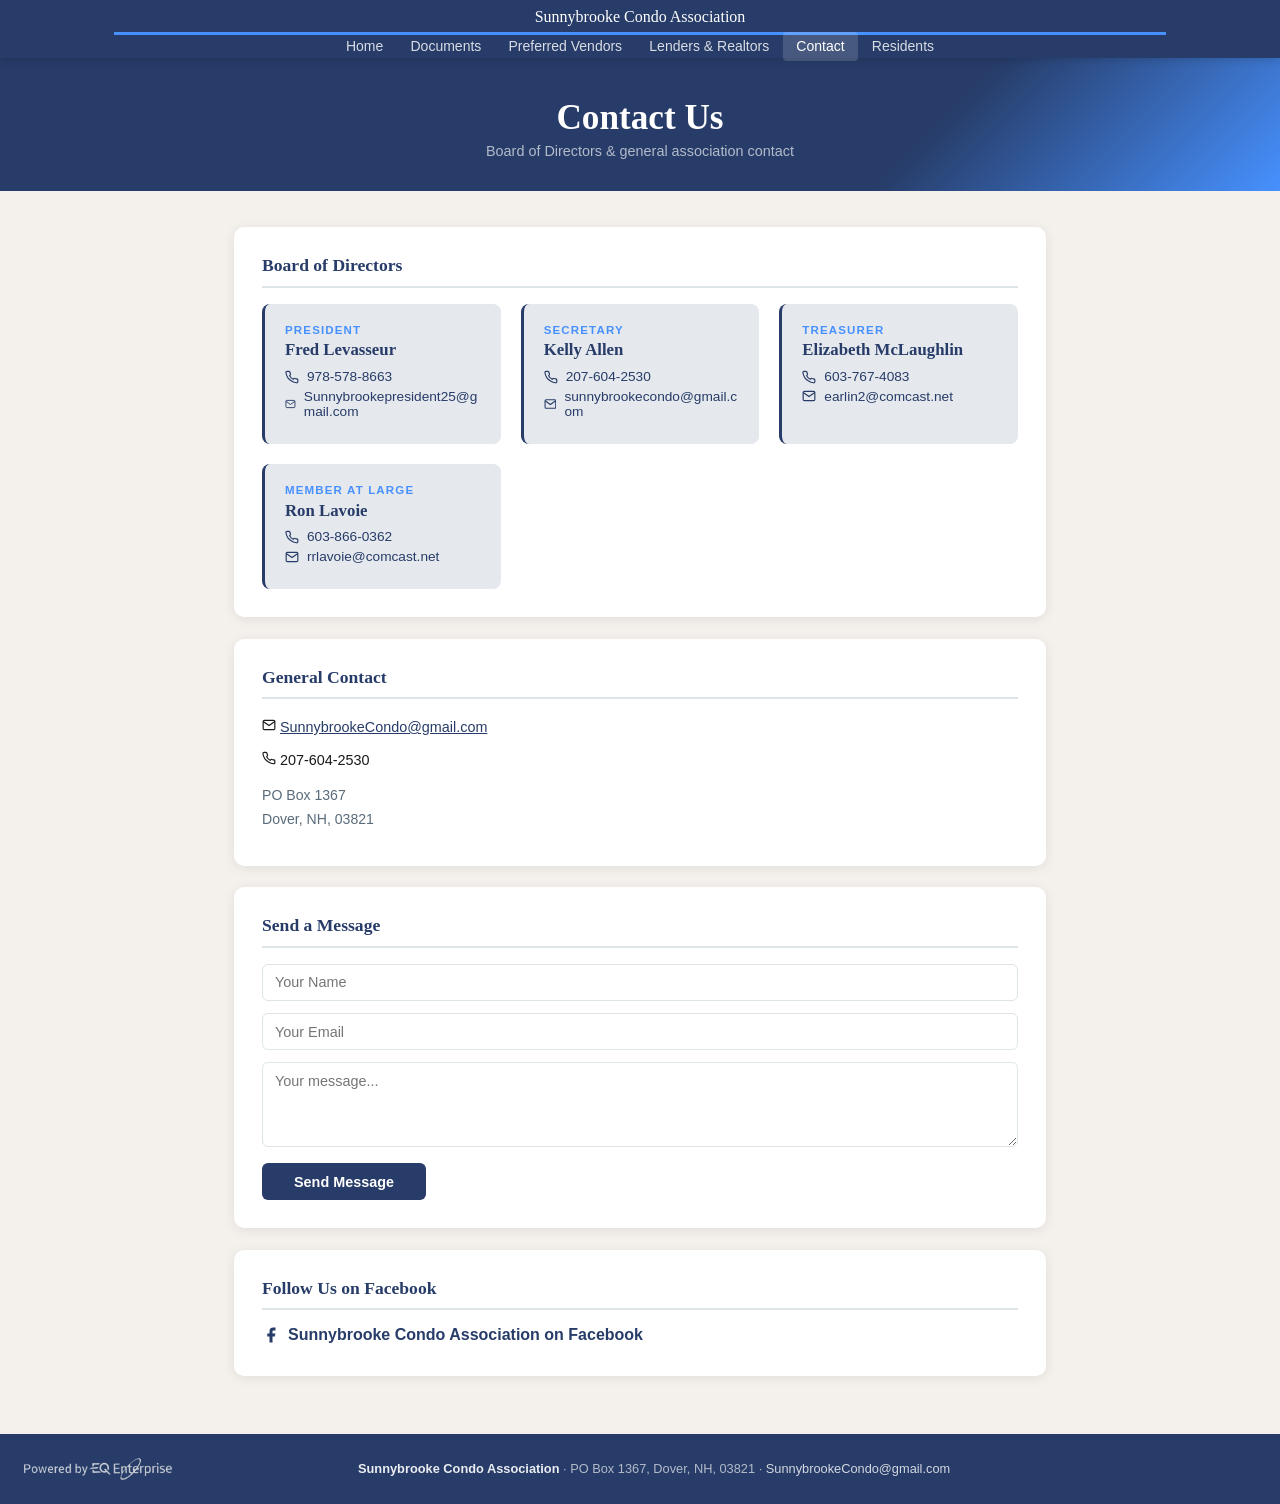
==== commit 44f2ce53: "Add files via upload" ====
--- a/contact.html
+++ b/contact.html
@@ -42,6 +42,7 @@
     </div>
     <ul class="nav-links" id="nav-links">
       <li class="nav-install-item"><a href="#" onclick="installApp();return false;">Install The SCA App!</a></li>
+      <li class="nav-bio-item" id="nav-bio-item" style="display:none;"><a href="#" id="nav-bio-manage-link" class="bio-manage-navlink" onclick="return false;"></a></li>
       <li><a href="index.html">Home</a></li>
       <li><a href="documents.html">Documents</a></li>
       <li><a href="vendors.html">Preferred Vendors</a></li>
--- a/style.css
+++ b/style.css
@@ -25,6 +25,7 @@
 .nav-brand{font-family:Georgia,serif;font-size:1rem;color:#fff;text-decoration:none;text-align:center;flex:1}
 .nav-links{display:flex;justify-content:center;gap:0;list-style:none;padding:0.15rem 0}
 .nav-install-item{display:none}
+.nav-bio-item{display:none}
 .nav-links a{color:rgba(255,255,255,0.82);text-decoration:none;font-size:0.875rem;padding:0.4rem 0.85rem;border-radius:4px;transition:color 0.2s,background 0.2s}
 .nav-links a.active{color:#fff;background:rgba(255,255,255,0.15)}
 @media(hover:hover){.nav-links a:hover{color:#fff;background:rgba(255,255,255,0.15)}}
@@ -140,6 +141,8 @@
   .nav-links a:active{background:rgba(255,255,255,0.18)}
   .nav-install-item{display:block!important}
   .nav-install-item a{text-decoration:underline!important;font-weight:700;color:#fff!important;border-bottom:1px solid rgba(255,255,255,0.12)}
+  .nav-bio-item{display:block!important}
+  .nav-bio-item a{color:rgba(255,255,255,0.75)!important;border-bottom:1px solid rgba(255,255,255,0.12)}
   .hero-img{height:272px}
   .quick-links{grid-template-columns:1fr 1fr}
   .container{padding:1.5rem 1rem}
